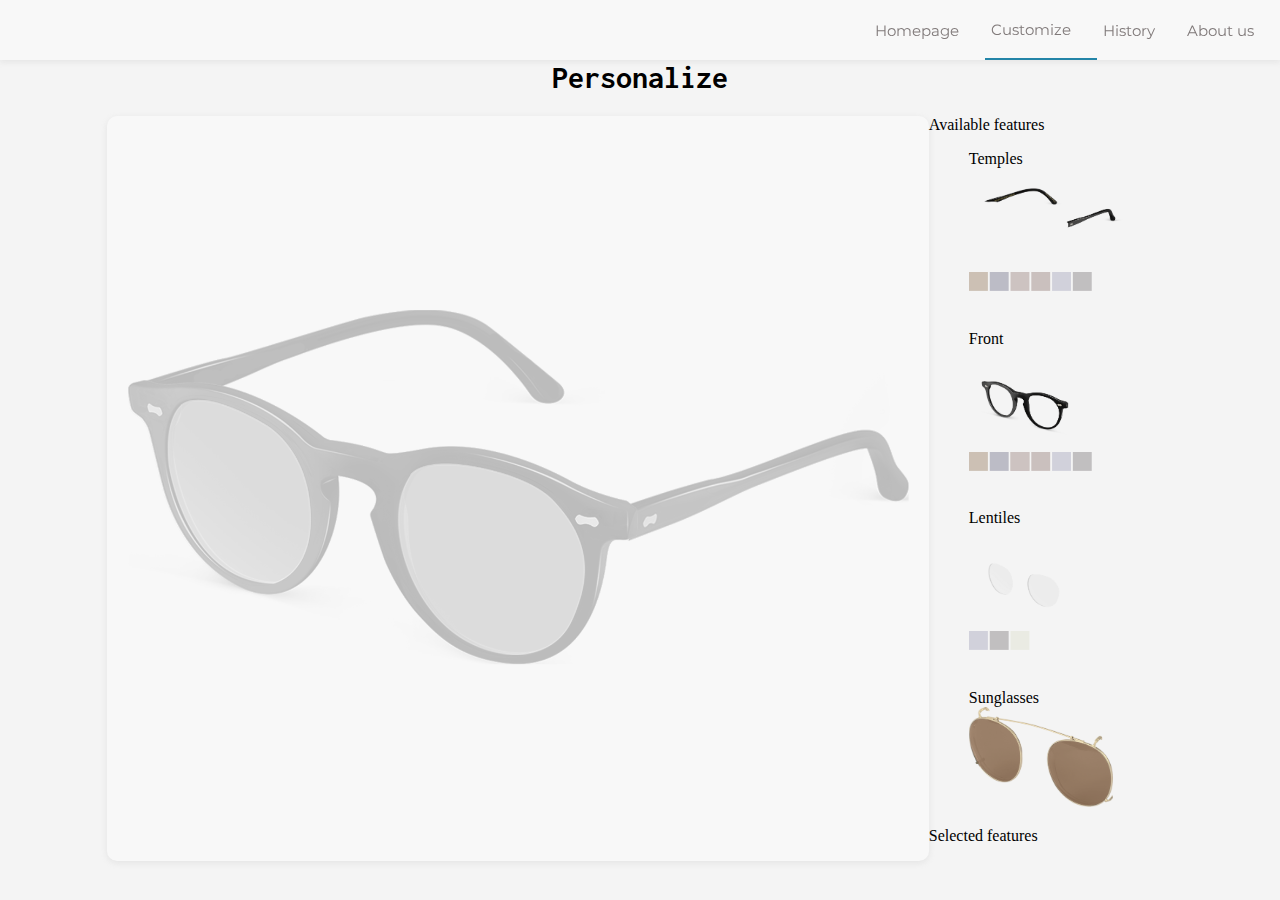
==== customize.html @ 898915a5 "Customize page almost works" ====
<!DOCTYPE html>
<html lang="en">

<head>
    <meta charset="UTF-8">
    <meta name="viewport" content="width=device-width, initial-scale=1.0">
    <link rel="stylesheet" href="customize.css">
    <link rel="stylesheet" href="nav-style.css">
    <title>Customize</title>
</head>

<body>
    <header>
        <div id="burger-btn-div">
            <button id="burger-btn" onclick="toggleBurger()">
                <img id="burger-icon" src="img/burger-icon.png" alt="">
                <img id="close-icon" class="disp-none" src="img/x-icon.png" alt="">
            </button>
        </div>
        <div id="navbar">
            <div id="body-nav">
                <a id="logo-anchor" href="#">
                    <img id="nav-logo" src="" alt="">
                </a>
                <div id="nav-btns">
                    <button class="nav-btn">
                        <a href="index.html">Homepage</a>
                    </button>
                    <button class="nav-btn nav-selected">
                        <a href="customize.html">Customize</a>
                    </button>
                    <button class="nav-btn">
                        <a href="index.html">History</a>
                    </button>
                    <button class="nav-btn">
                        <a href="index.html">About us</a>
                    </button>
                </div>
            </div>
        </div>
        <div id="navbar-placeholder"></div>
    </header>
    <h1>Personalize</h1>
    <div id="configurator">
        <div id="product-preview">
            <!--Add all the layers-->
            <!-- <img src="img/feature_front.png" alt="front" class="hide" data-feature="front">
            <img src="img/feature_temples.png" alt="temples" class="hide" data-feature="temples">
            <img src="img/feature_lentiles.png" alt="front" class="hide" data-feature="front"> -->

        </div>
        <div class="flex">
           
            <div id="options">
                Available features
                <figure class="option" data-feature="temples">
                    <figcaption>Temples</figcaption>
                    <img src="img/feature_temples.png" alt="Temples" />
                    <div id="colors-container">
                        <svg viewBox="0 0 842 200" id="colors-temp">
                            <rect class="color_btn" x="0" fill="#ccc0b4" value="Temples" />
                            <rect class="color_btn" x="110" fill="#bcbcc6" value="Temples" />
                            <rect class="color_btn" x="220" fill="#cdc3c1" value="Temples" />
                            <rect class="color_btn" x="330" fill="#cac0be" value="Temples" />
                            <rect class="color_btn" x="440" fill="#d1d1db" value="Temples" />
                            <rect class="color_btn" x="550" fill="#c1bfc0" value="Temples" />
                        </svg>
                    </div>
                </figure>
                <figure class="option" data-feature="front">
                    <figcaption>Front</figcaption>
                    <img src="img/feature_front.png" alt="Front" />
                    <div id="colors-container">
                        <svg viewBox="0 0 842 200" id="colors-temp">
                            <rect class="color_btn" x="0" fill="#ccc0b4" value="Front" />
                            <rect class="color_btn" x="110" fill="#bcbcc6" value="Front" />
                            <rect class="color_btn" x="220" fill="#cdc3c1" value="Front" />
                            <rect class="color_btn" x="220" fill="#cdc3c1" value="Front" />
                            <rect class="color_btn" x="330" fill="#cac0be" value="Front" />
                            <rect class="color_btn" x="440" fill="#d1d1db" value="Front" />
                            <rect class="color_btn" x="550" fill="#c1bfc0" value="Front" />
                        </svg>
                    </div>
                </figure>
                <figure class="option" data-feature="lentiles">
                    <figcaption>Lentiles</figcaption>
                    <img src="img/feature_lentiles.png" alt="Lentiles" />
                    <div id="colors-container">
                        <svg viewBox="0 0 842 200" id="colors-temp">
                            <rect class="color_btn" x="0" fill="#d1d1db" value="Lentiles" />
                            <rect class="color_btn" x="110" fill="#c1bfc0" value="Lentiles" />
                            <rect class="color_btn" x="220" fill="#eaebe3" value="Lentiles" />
                        </svg>
                    </div>
                </figure>
                <figure class="option" data-feature="sunglasses">
                    <figcaption>Sunglasses</figcaption>
                    <img src="img/feature_glasses2.png" alt="Sunglasses" onclick="toggleSunglsses()"/>
                </figure>
            </div>
            <div id="selected">
                Selected features
                <ul>
                    <!-- featureElements are added here! -->
                </ul>
            </div>

        </div>
    </div>
    <script src="navscript.js"></script>
    <script src="customize.js"></script>
</body>

</html>
---- customize.css ----
@import url('https://fonts.googleapis.com/css2?family=Inconsolata:wght@200;300;400&family=Montserrat:wght@100&display=swap');
* {
    box-sizing: border-box;
}

html,
body {
    margin: 0;
    padding: 0;
    font-family: 'Aleo', serif;
    background-color: #F4F4F4;
}

h1 {
    font-family: "Inconsolata";
    display: flex;
    justify-content: center;
}

#configurator {
    display: flex;
    flex-direction: row;
    justify-content: center;
    margin: auto;
}

#product-preview {
    width: auto;
    display: flex;
    align-items: center;
    background-color: #f8f8f8;
    border-radius: 10px;
    box-shadow: 0 2px 6px 0 rgba(167, 167, 167, 0.2)
}

#product-preview svg {
    width: auto;
    height: 400px;
    padding: 20px;
}

.color_btn {
    stroke: none;
    display: flex;
    flex-direction: row;
}

.flex {
    margin-right: 5px;
    height: auto;
}
.color_btn {
    width: 100px;
    height: 100px;
    stroke: none;
}

#options img {
    width: auto;
    height: 100px;
}

#option {
    display: flex;
    flex-direction: row;
}

#Shadow_Image-2 {
    pointer-events: none;
}

#Sunglasses_Image {
    display: none;
}
.g_to_interact_with {
    fill: transparent;
}

path {
    stroke-width: 2;
}

.display_block {
    display: block !important;
}
---- nav-style.css ----
@import url('https://fonts.googleapis.com/css2?family=Montserrat&display=swap');

#navbar-placeholder {
    height: 40px;
}

#burger-btn-div {
    position: absolute;
    height: 50px;
    z-index: 1;
}

.disp-none {
    display: none;
}

#navbar {
    height: 0;
}

#burger-btn {
    height: 40px;
    width: 40px;
    border: 0;
    background-color: rgba(255, 255, 255, 0);
    outline: 0;
    position: fixed;
}

#burger-btn img {
    width: 20px;
}

#body-nav {
    width: 50vw;
    transform: translateX(-50vw);
    transition-duration: .6s;
    height: 100vh;
    background-color: rgba(28, 40, 46, 0.88);
    position: fixed;
}

.translate0 {
    transform: translateX(0) !important;
}

#nav-logo {
    width: 70px;
    margin-top: 50px;
    margin-left: 10px;
}

#nav-btns {
    display: flex;
    flex-direction: column;
    margin-top: 20px;
}

a {
    color: black;
    font-family: montserrat;
    font-size: 15px;

}

.nav-btn {
    background-color: rgba(28, 40, 46, 0);
    border: 0;
    align-items: flex-start;
    text-align: left;
    transition-duration: .2s;
    margin: 10px;
}

.nav-btn:hover {
    text-indent: 5px;
}



.nav-btn a {
    text-decoration: none;
}

@media only screen and (min-width: 1024px) {
    #burger-btn-div {
        display: none;
    }

    #body-nav {
        width: 100%;
        display: flex;
        padding-top: 0px;
        transform: translateX(0vw);
        transition-duration: 0s;
        height: 60px;
        flex-direction: row;
        justify-content: space-between;
        background-color: #f8f8f8;
        box-shadow: 0 2px 6px 0 rgba(167, 167, 167, 0.2);
    }

    #nav-logo {
        margin: auto 20px;
        border: 0;
        width: 100px;
        display: flex;
        align-items: center;

    }
    a {
        color: #807A7A;
        margin-right: 20px;
    }
    #nav-btns {
        height: 60px;
        flex-direction: row;
        margin: 0;
    }

    .nav-btn {
        height: 60px;
        margin: 0;
    }
    .nav-btn:hover {
        text-indent: 0%;
        cursor: pointer;
    }

    .nav-selected {
        border-bottom: 2px solid #2385A8;
    }
}
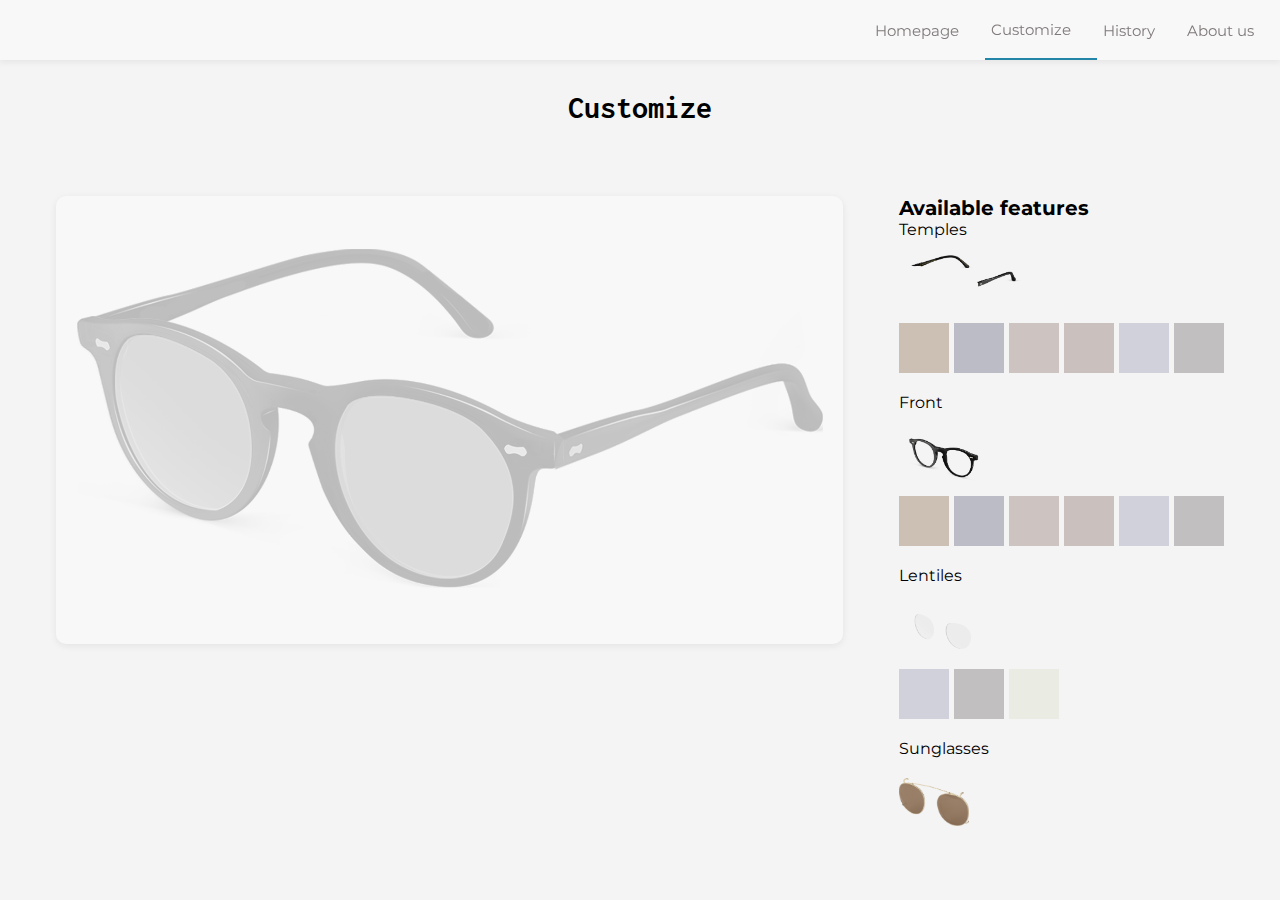
==== commit 0a3e8dfa: "added style" ====
--- a/customize.html
+++ b/customize.html
@@ -40,24 +40,17 @@
         </div>
         <div id="navbar-placeholder"></div>
     </header>
-    <h1>Personalize</h1>
+    <h1>Customize</h1>
     <div id="configurator">
-        <div id="product-preview">
-            <!--Add all the layers-->
-            <!-- <img src="img/feature_front.png" alt="front" class="hide" data-feature="front">
-            <img src="img/feature_temples.png" alt="temples" class="hide" data-feature="temples">
-            <img src="img/feature_lentiles.png" alt="front" class="hide" data-feature="front"> -->
-
-        </div>
+        <div id="product-preview"></div>
         <div class="flex">
-           
             <div id="options">
-                Available features
+                <h2 id="opt">Available features</h2>
                 <figure class="option" data-feature="temples">
                     <figcaption>Temples</figcaption>
                     <img src="img/feature_temples.png" alt="Temples" />
-                    <div id="colors-container">
-                        <svg viewBox="0 0 842 200" id="colors-temp">
+                    <div class="colors-container">
+                        <svg viewBox="0 0 650 100" class="colors-temp colors-6">
                             <rect class="color_btn" x="0" fill="#ccc0b4" value="Temples" />
                             <rect class="color_btn" x="110" fill="#bcbcc6" value="Temples" />
                             <rect class="color_btn" x="220" fill="#cdc3c1" value="Temples" />
@@ -70,8 +63,8 @@
                 <figure class="option" data-feature="front">
                     <figcaption>Front</figcaption>
                     <img src="img/feature_front.png" alt="Front" />
-                    <div id="colors-container">
-                        <svg viewBox="0 0 842 200" id="colors-temp">
+                    <div class="colors-container">
+                        <svg viewBox="0 0 650 100" class="colors-temp colors-6">
                             <rect class="color_btn" x="0" fill="#ccc0b4" value="Front" />
                             <rect class="color_btn" x="110" fill="#bcbcc6" value="Front" />
                             <rect class="color_btn" x="220" fill="#cdc3c1" value="Front" />
@@ -85,27 +78,23 @@
                 <figure class="option" data-feature="lentiles">
                     <figcaption>Lentiles</figcaption>
                     <img src="img/feature_lentiles.png" alt="Lentiles" />
-                    <div id="colors-container">
-                        <svg viewBox="0 0 842 200" id="colors-temp">
+                    <div class="colors-container">
+                        <svg viewBox="0 0 320 100" class="colors-temp colors-3">
                             <rect class="color_btn" x="0" fill="#d1d1db" value="Lentiles" />
                             <rect class="color_btn" x="110" fill="#c1bfc0" value="Lentiles" />
                             <rect class="color_btn" x="220" fill="#eaebe3" value="Lentiles" />
                         </svg>
                     </div>
                 </figure>
-                <figure class="option" data-feature="sunglasses">
+                <figure class="option" data-feature="sunglasses" id="options-3">
                     <figcaption>Sunglasses</figcaption>
-                    <img src="img/feature_glasses2.png" alt="Sunglasses" onclick="toggleSunglsses()"/>
+                    <img src="img/feature_glasses2.png" alt="Sunglasses" onclick="toggleSunglsses()" id="sunglasses" />
                 </figure>
-            </div>
-            <div id="selected">
-                Selected features
-                <ul>
-                    <!-- featureElements are added here! -->
-                </ul>
             </div>
 
         </div>
+
+    </div>
     </div>
     <script src="navscript.js"></script>
     <script src="customize.js"></script>
--- a/customize.css
+++ b/customize.css
@@ -1,4 +1,5 @@
 @import url('https://fonts.googleapis.com/css2?family=Inconsolata:wght@200;300;400&family=Montserrat:wght@100&display=swap');
+
 * {
     box-sizing: border-box;
 }
@@ -15,17 +16,26 @@
     font-family: "Inconsolata";
     display: flex;
     justify-content: center;
+    padding-top: 30px;
+    padding-bottom: 50px;
+}
+
+#opt {
+    font-size: 20px;
+    margin: 0;
+
 }
 
 #configurator {
     display: flex;
     flex-direction: row;
-    justify-content: center;
+    justify-content: space-evenly;
     margin: auto;
 }
 
 #product-preview {
     width: auto;
+    height: 35vw;
     display: flex;
     align-items: center;
     background-color: #f8f8f8;
@@ -35,43 +45,74 @@
 
 #product-preview svg {
     width: auto;
-    height: 400px;
+    height: 30vw;
     padding: 20px;
 }
 
-.color_btn {
-    stroke: none;
-    display: flex;
-    flex-direction: row;
+
+.flex {
+    width: 325px;
+    height: auto;
 }
 
-.flex {
-    margin-right: 5px;
-    height: auto;
+
+
+#options {
+    margin: auto;
+    justify-content: center;
+
+}
+
+#options img {
+    width: auto;
+    height: 80px;
+}
+
+.option {
+    margin: 0;
+
+}
+h2, figcaption {
+    font-family: "Montserrat";
+}
+.colors-container {
+    width: auto;
+
+    margin-bottom: 20px;
+}
+
+.colors-temp {
+    display: block;
+}
+
+.colors-3 {
+    width: 160px;
+}
+
+.colors-6 {
+    width: 325px;
 }
 .color_btn {
     width: 100px;
     height: 100px;
     stroke: none;
 }
-
-#options img {
-    width: auto;
-    height: 100px;
-}
-
-#option {
-    display: flex;
-    flex-direction: row;
-}
-
 #Shadow_Image-2 {
     pointer-events: none;
+
 }
 
 #Sunglasses_Image {
     display: none;
+
 }
+
+#sunglasses {
+    width: 70px !important;
+    height: auto !important;
+    padding: 20px 0;
+}
+
 .g_to_interact_with {
     fill: transparent;
 }
@@ -82,4 +123,39 @@
 
 .display_block {
     display: block !important;
+}
+
+@media only screen and (max-width: 1024px) {
+    #configurator {
+        flex-direction: column;
+    }
+
+    .flex {
+        width: 100%;
+    }
+
+    #product-preview {
+        height: 200px;
+    }
+    
+    #product-preview svg {
+        width: 100%;
+        padding: 0;
+    }
+
+    .option {
+        flex-direction: row;
+    }
+
+    #options {
+        margin: auto;
+        display: flex;
+        flex-direction: column;
+        align-items: center;
+    }
+
+    #options-3 {
+        display: flex;
+        justify-content: left;
+    }
 }--- a/nav-style.css
+++ b/nav-style.css
@@ -58,7 +58,7 @@
 
 a {
     color: black;
-    font-family: montserrat;
+    font-family: 'montserrat';
     font-size: 15px;
 
 }
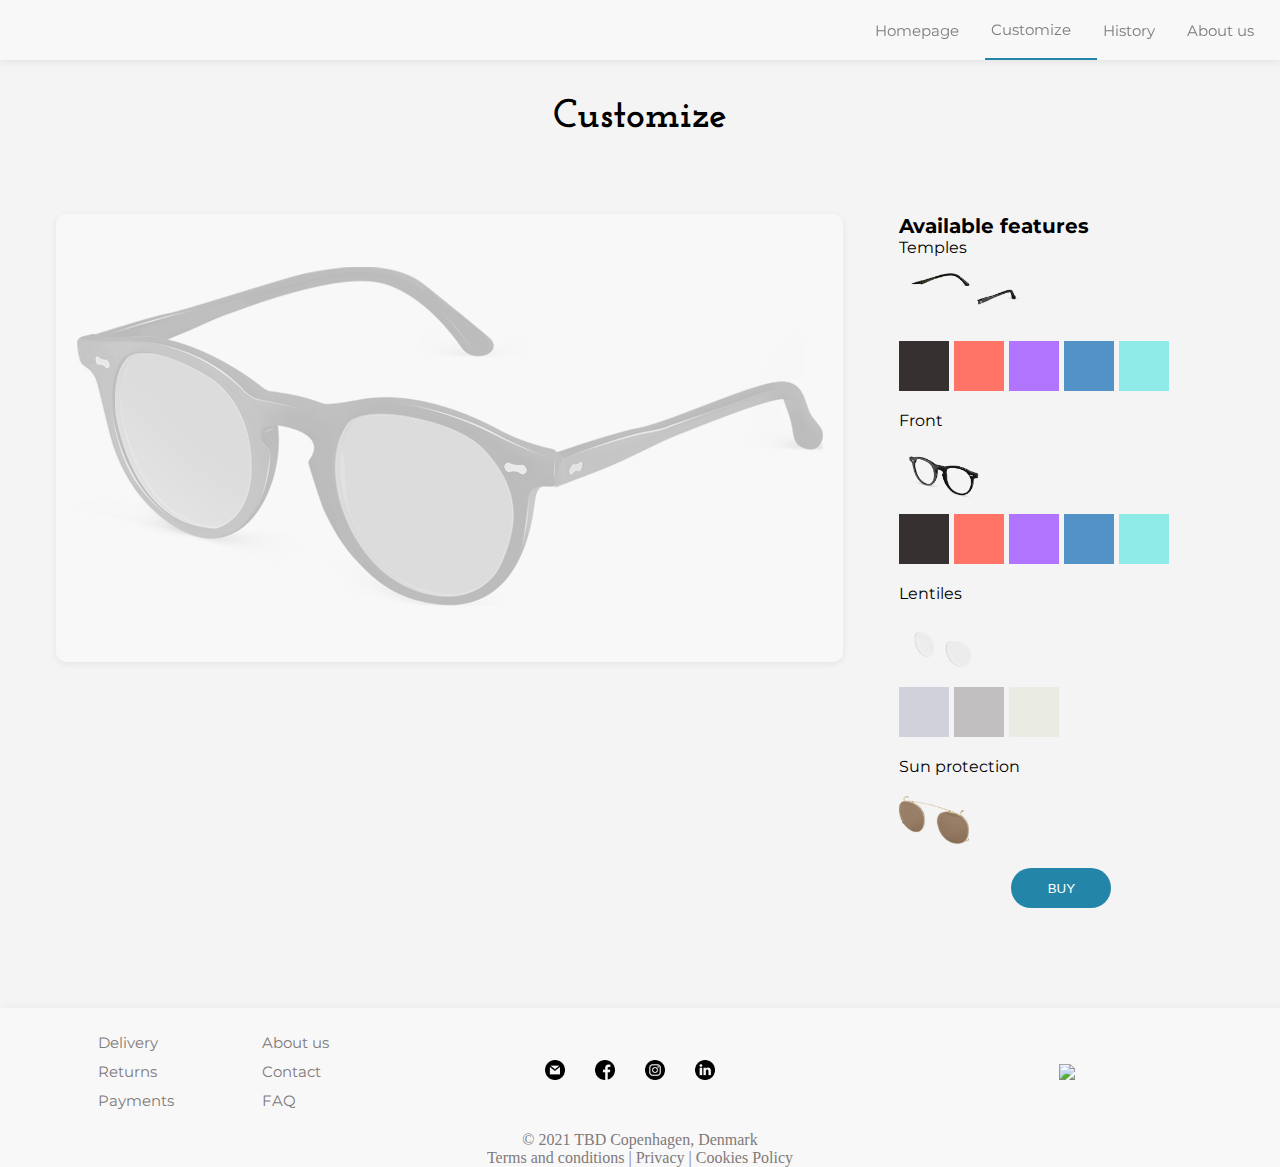
==== commit e281fcdb: "added footer" ====
--- a/customize.html
+++ b/customize.html
@@ -6,6 +6,8 @@
     <meta name="viewport" content="width=device-width, initial-scale=1.0">
     <link rel="stylesheet" href="customize.css">
     <link rel="stylesheet" href="nav-style.css">
+    <link rel="stylesheet" href="footer.css">
+
     <title>Customize</title>
 </head>
 
@@ -51,12 +53,11 @@
                     <img src="img/feature_temples.png" alt="Temples" />
                     <div class="colors-container">
                         <svg viewBox="0 0 650 100" class="colors-temp colors-6">
-                            <rect class="color_btn" x="0" fill="#ccc0b4" value="Temples" />
-                            <rect class="color_btn" x="110" fill="#bcbcc6" value="Temples" />
-                            <rect class="color_btn" x="220" fill="#cdc3c1" value="Temples" />
-                            <rect class="color_btn" x="330" fill="#cac0be" value="Temples" />
-                            <rect class="color_btn" x="440" fill="#d1d1db" value="Temples" />
-                            <rect class="color_btn" x="550" fill="#c1bfc0" value="Temples" />
+                            <rect class="color_btn" x="0" fill="#363130" value="Temples" />
+                            <rect class="color_btn" x="110" fill="#FF7467" value="Temples" />
+                            <rect class="color_btn" x="220" fill="#B174FF" value="Temples" />
+                            <rect class="color_btn" x="330" fill="#5292C7" value="Temples" />
+                            <rect class="color_btn" x="440" fill="#8EEBE7" value="Temples" />
                         </svg>
                     </div>
                 </figure>
@@ -65,17 +66,15 @@
                     <img src="img/feature_front.png" alt="Front" />
                     <div class="colors-container">
                         <svg viewBox="0 0 650 100" class="colors-temp colors-6">
-                            <rect class="color_btn" x="0" fill="#ccc0b4" value="Front" />
-                            <rect class="color_btn" x="110" fill="#bcbcc6" value="Front" />
-                            <rect class="color_btn" x="220" fill="#cdc3c1" value="Front" />
-                            <rect class="color_btn" x="220" fill="#cdc3c1" value="Front" />
-                            <rect class="color_btn" x="330" fill="#cac0be" value="Front" />
-                            <rect class="color_btn" x="440" fill="#d1d1db" value="Front" />
-                            <rect class="color_btn" x="550" fill="#c1bfc0" value="Front" />
+                            <rect class="color_btn" x="0" fill="#363130" value="Front" />
+                            <rect class="color_btn" x="110" fill="#FF7467" value="Front" />
+                            <rect class="color_btn" x="220" fill="#B174FF" value="Front" />
+                            <rect class="color_btn" x="330" fill="#5292C7" value="Front" />
+                            <rect class="color_btn" x="440" fill="#8EEBE7" value="Front" />
                         </svg>
                     </div>
                 </figure>
-                <figure class="option" data-feature="lentiles">
+                <figure class="option" data-feature="lentiles" >
                     <figcaption>Lentiles</figcaption>
                     <img src="img/feature_lentiles.png" alt="Lentiles" />
                     <div class="colors-container">
@@ -86,16 +85,55 @@
                         </svg>
                     </div>
                 </figure>
-                <figure class="option" data-feature="sunglasses" id="options-3">
-                    <figcaption>Sunglasses</figcaption>
+                <figure class="option" data-feature="sunglasses">
+                    <figcaption>Sun protection</figcaption>
                     <img src="img/feature_glasses2.png" alt="Sunglasses" onclick="toggleSunglsses()" id="sunglasses" />
                 </figure>
             </div>
+            <button id="cart">BUY</button>
 
         </div>
 
     </div>
     </div>
+    <footer>
+		<div id="f-half1">
+			<div id="info-menu">
+				<div id="del-info-div">
+					<a href="">Delivery</a>
+					<a href="">Returns</a>
+					<a href="">Payments</a>
+				</div>
+				<div id="contact-pgs-div">
+					<a href="">About us</a>
+					<a href="">Contact</a>
+					<a href="">FAQ</a>
+				</div>
+			</div>
+			<div id="social-media-div">
+				<a href="">
+					<img class="icons" src="icons/email.png">
+				</a>
+				<a href="">
+					<img class="icons" src="icons/facebook.png">
+				</a>
+				<a href="">
+					<img class="icons" src="icons/instagram.png">
+				</a>
+				<a href="">
+					<img class="icons" src="icons/linkedin.png">
+				</a>
+
+			</div>
+			<div id="logo-div">
+				<img class="logo-style" src="img/logo.svg">
+			</div>
+		</div>
+		<div id="f-half2">
+			<p> © 2021 TBD Copenhagen, Denmark <br> Terms and conditions | Privacy | Cookies Policy </p>
+		</div>
+	</footer>
+
     <script src="navscript.js"></script>
     <script src="customize.js"></script>
 </body>
--- a/customize.css
+++ b/customize.css
@@ -1,6 +1,5 @@
 @import url('https://fonts.googleapis.com/css2?family=Inconsolata:wght@200;300;400&family=Montserrat:wght@100&display=swap');
-
-* {
+@import url('https://fonts.googleapis.com/css2?family=Josefin+Slab:wght@100;400&display=swap');* {
     box-sizing: border-box;
 }
 
@@ -13,7 +12,9 @@
 }
 
 h1 {
-    font-family: "Inconsolata";
+    font-family: 'Josefin Slab', serif;
+    font-weight: 800;
+    font-size: 40px;
     display: flex;
     justify-content: center;
     padding-top: 30px;
@@ -125,6 +126,19 @@
     display: block !important;
 }
 
+#cart {
+    display: flex;
+	margin: auto;
+	justify-content: center;
+    align-items: center;
+    border-radius: 50px;
+	border: 0;
+	width: 100px;
+	height: 40px;
+	background-color: #2385A8;
+	color: white;
+}
+
 @media only screen and (max-width: 1024px) {
     #configurator {
         flex-direction: column;
@@ -137,7 +151,7 @@
     #product-preview {
         height: 200px;
     }
-    
+
     #product-preview svg {
         width: 100%;
         padding: 0;
--- a/footer.css
+++ b/footer.css
@@ -0,0 +1,84 @@
+footer {
+	width: 100%;
+	background-color:  #f8f8f8;
+    padding-top: 20px;
+    box-shadow: 6px 2px 10px 0 rgba(167, 167, 167, 0.2);
+	margin-top: 100px;
+}
+
+#f-half1 {
+	display: flex;
+	flex-direction: column;
+	align-items: center;
+}
+
+#social-media-div {
+	display: flex;
+	flex-direction: row;
+}
+
+.icons {
+	width: 20px;
+	margin: 30px 5px;
+}
+
+#info-menu {
+	display: flex;
+	justify-content: space-around;
+	width: 100%
+}
+
+#info-menu div {
+	display: flex;
+	flex-direction: column;
+}
+
+#info-menu a {
+	color: #807A7A;
+	text-decoration: none;
+	margin: 5px 0;
+}
+
+#f-half2 {
+	text-align: center;
+	
+}
+#f-half2 p {
+	margin-bottom: 0;
+    font-family: aleo, serif;
+    color: #807A7A;
+}
+
+@media only screen and (min-width: 1024px) {
+	#f-half1 {
+		flex-direction: row;
+		justify-content: space-around
+	}
+
+	#info-menu {
+		width: 25%
+	}
+
+	#info-menu div {
+		margin: 0 30px;
+	}
+
+	#info-menu a {
+		margin: 5px 0;
+	}
+	
+	#social-media-div{
+		width: 25%;
+		justify-content: center
+	}
+
+	.icons {
+		width: 20px;
+	}
+	
+	#logo-div{
+		width: 25%;
+		display: flex;
+		justify-content: center
+	}
+}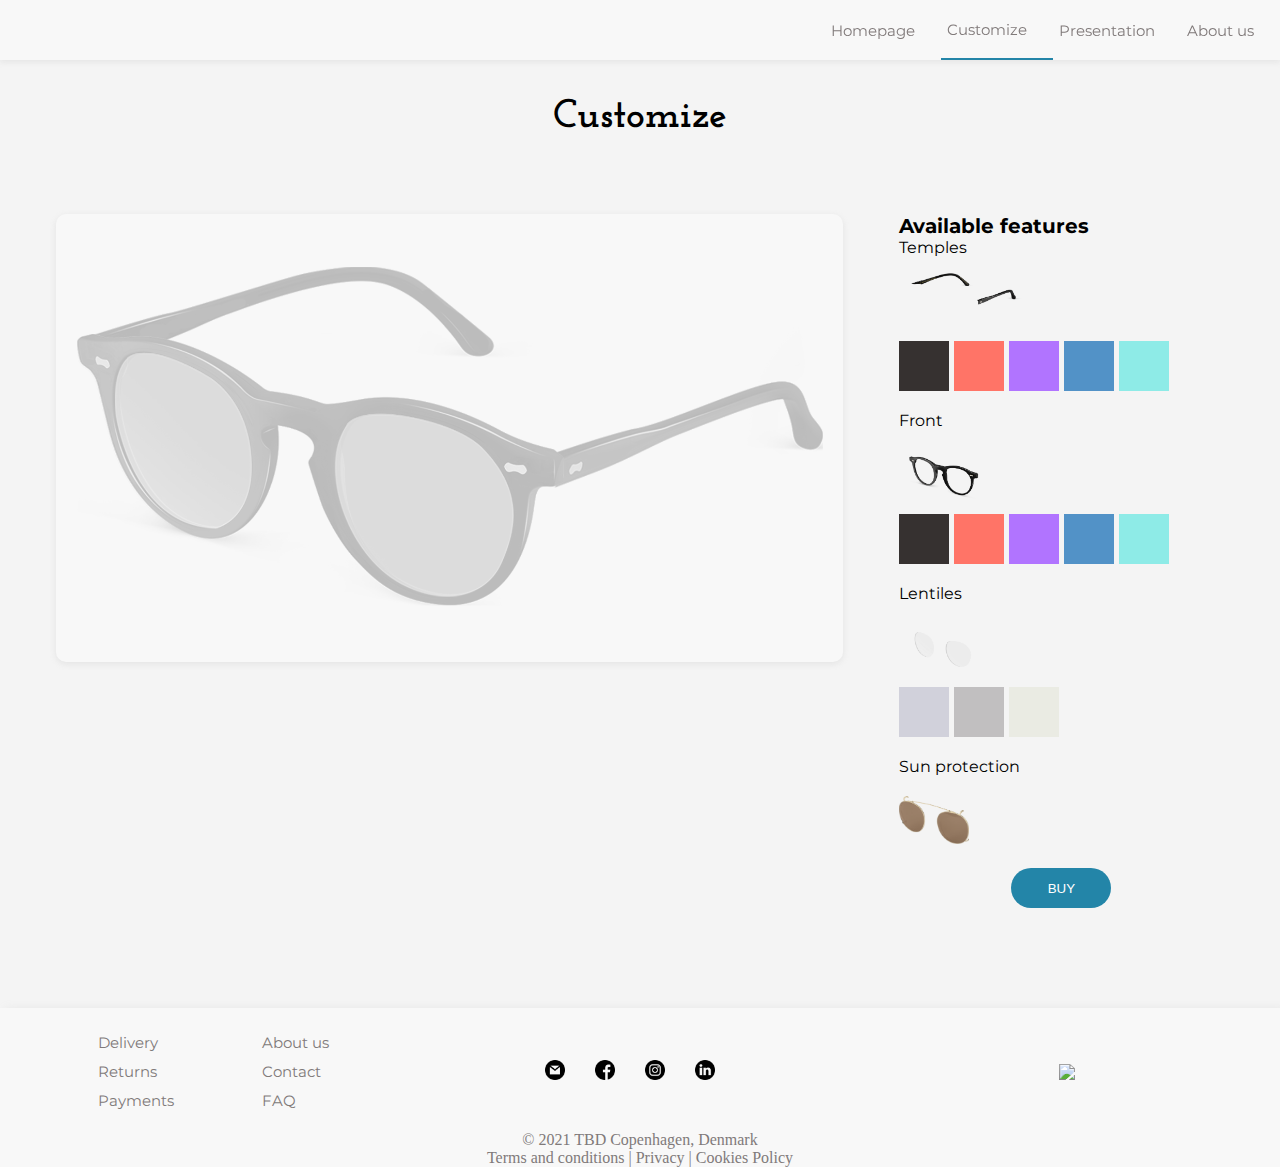
==== commit b04c8f3d: "first section scroll works" ====
--- a/customize.html
+++ b/customize.html
@@ -32,7 +32,7 @@
                         <a href="customize.html">Customize</a>
                     </button>
                     <button class="nav-btn">
-                        <a href="index.html">History</a>
+                        <a href="presentation.html">Presentation</a>
                     </button>
                     <button class="nav-btn">
                         <a href="index.html">About us</a>
@@ -134,8 +134,9 @@
 		</div>
 	</footer>
 
-    <script src="navscript.js"></script>
     <script src="customize.js"></script>
+    <script src="navscript.js"></script>   
 </body>
 
+
 </html>--- a/nav-style.css
+++ b/nav-style.css
@@ -32,6 +32,7 @@
 }
 
 #body-nav {
+    z-index: 999;
     width: 50vw;
     transform: translateX(-50vw);
     transition-duration: .6s;
@@ -54,12 +55,14 @@
     display: flex;
     flex-direction: column;
     margin-top: 20px;
+    z-index: inherit;
 }
 
 a {
     color: black;
     font-family: 'montserrat';
     font-size: 15px;
+    z-index: inherit;
 
 }
 
@@ -70,6 +73,7 @@
     text-align: left;
     transition-duration: .2s;
     margin: 10px;
+    z-index: inherit;
 }
 
 .nav-btn:hover {
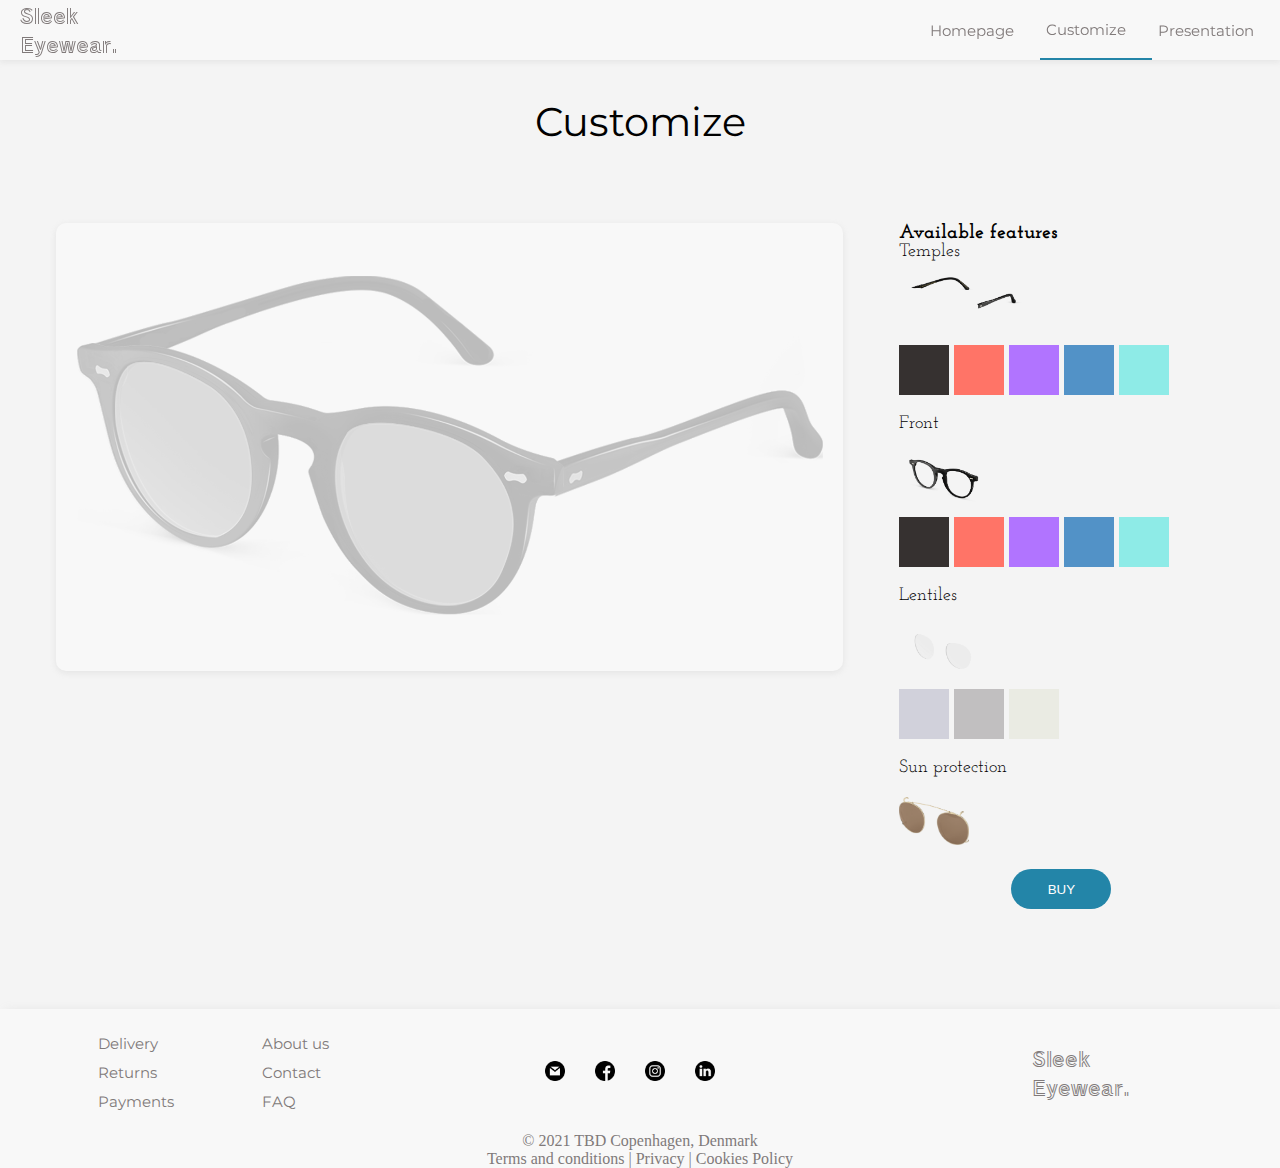
==== commit 5ab365fe: "Scrolling page works + style fixes" ====
--- a/customize.html
+++ b/customize.html
@@ -7,6 +7,8 @@
     <link rel="stylesheet" href="customize.css">
     <link rel="stylesheet" href="nav-style.css">
     <link rel="stylesheet" href="footer.css">
+    <link rel="stylesheet" href="scrollbar.css">
+
 
     <title>Customize</title>
 </head>
@@ -22,7 +24,7 @@
         <div id="navbar">
             <div id="body-nav">
                 <a id="logo-anchor" href="#">
-                    <img id="nav-logo" src="" alt="">
+                    <p id="nav-logo" alt="">Sleek Eyewear.</p>                
                 </a>
                 <div id="nav-btns">
                     <button class="nav-btn">
@@ -33,9 +35,6 @@
                     </button>
                     <button class="nav-btn">
                         <a href="presentation.html">Presentation</a>
-                    </button>
-                    <button class="nav-btn">
-                        <a href="index.html">About us</a>
                     </button>
                 </div>
             </div>
@@ -126,7 +125,7 @@
 
 			</div>
 			<div id="logo-div">
-				<img class="logo-style" src="img/logo.svg">
+                <p id="nav-logo" alt="">Sleek Eyewear.</p>                
 			</div>
 		</div>
 		<div id="f-half2">
--- a/customize.css
+++ b/customize.css
@@ -12,8 +12,8 @@
 }
 
 h1 {
-    font-family: 'Josefin Slab', serif;
-    font-weight: 800;
+    font-family: 'Montserrat', serif;
+    font-weight: normal;
     font-size: 40px;
     display: flex;
     justify-content: center;
@@ -74,7 +74,11 @@
 
 }
 h2, figcaption {
-    font-family: "Montserrat";
+    font-family: "Josefin Slab";
+}
+
+figcaption {
+    font-size: 18px;
 }
 .colors-container {
     width: auto;
@@ -172,4 +176,6 @@
         display: flex;
         justify-content: left;
     }
+   
+
 }--- a/nav-style.css
+++ b/nav-style.css
@@ -1,5 +1,5 @@
 @import url('https://fonts.googleapis.com/css2?family=Montserrat&display=swap');
-
+@import url('https://fonts.googleapis.com/css2?family=Train+One&display=swap');
 #navbar-placeholder {
     height: 40px;
 }
@@ -47,8 +47,7 @@
 
 #nav-logo {
     width: 70px;
-    margin-top: 50px;
-    margin-left: 10px;
+    text-decoration: none;
 }
 
 #nav-btns {
@@ -63,6 +62,7 @@
     font-family: 'montserrat';
     font-size: 15px;
     z-index: inherit;
+    height: 100%;
 
 }
 
@@ -80,10 +80,15 @@
     text-indent: 5px;
 }
 
-
+#logo-anchor {
+    display: flex;
+    justify-content: center;
+}
 
 .nav-btn a {
     text-decoration: none;
+    height: 100%;
+
 }
 
 @media only screen and (min-width: 1024px) {
@@ -107,11 +112,18 @@
     #nav-logo {
         margin: auto 20px;
         border: 0;
-        width: 100px;
         display: flex;
+        
+        
+    }
+    #logo-anchor {
         align-items: center;
+        font-family: "Train one";
+        text-decoration: none;
+        font-size: 20px;
 
     }
+
     a {
         color: #807A7A;
         margin-right: 20px;
@@ -123,15 +135,18 @@
     }
 
     .nav-btn {
-        height: 60px;
+        height: 100%;
         margin: 0;
     }
     .nav-btn:hover {
         text-indent: 0%;
         cursor: pointer;
+        color: white;
     }
 
     .nav-selected {
         border-bottom: 2px solid #2385A8;
     }
+    
+    
 }--- a/footer.css
+++ b/footer.css
@@ -79,6 +79,12 @@
 	#logo-div{
 		width: 25%;
 		display: flex;
-		justify-content: center
+        justify-content: center;
+        font-family: "Train one";
+        text-decoration: none;
+        font-size: 20px;
+        color: #807A7A;
+
+
 	}
 }--- a/scrollbar.css
+++ b/scrollbar.css
@@ -0,0 +1,17 @@
+::-webkit-scrollbar {
+    width: 2px;
+  }
+  
+  /* Track */
+  ::-webkit-scrollbar-track {
+    background: #f1f1f1; 
+  }
+   
+  /* Handle */
+  ::-webkit-scrollbar-thumb {
+    background: #888; 
+  }
+  
+  /* Handle on hover */
+  ::-webkit-scrollbar-thumb:hover {
+    background: #555; 